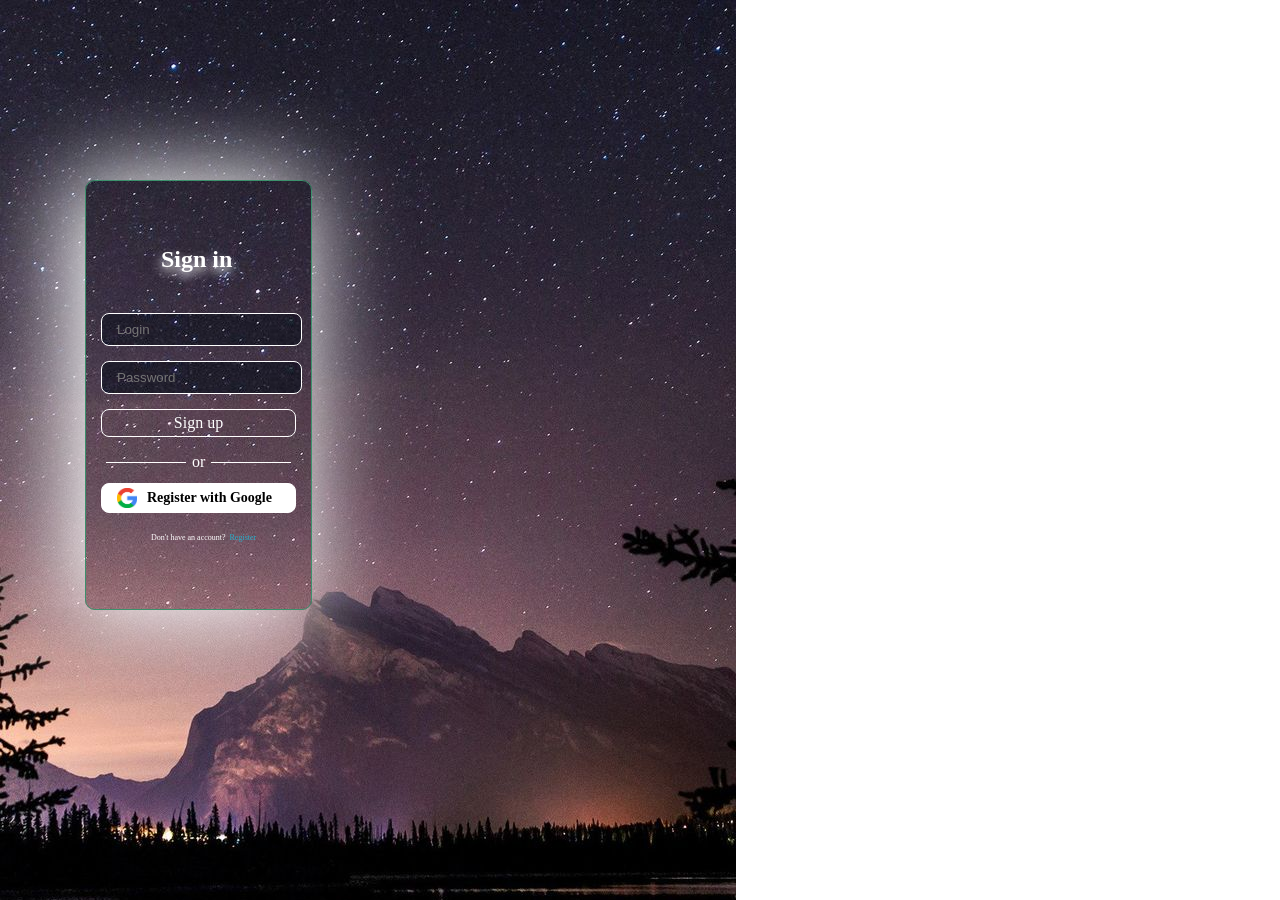
==== index2.html @ ba79bdc3 "Start" ====
<!DOCTYPE html>
<html lang="en">
<head>
    <meta charset="UTF-8">
    <meta name="viewport" content="width=device-width, initial-scale=1.0">
    <link rel="stylesheet" href="style2.css">
    <title>Document</title>
</head>
<body>
    <main class="block">
        <div class="block-in">

        <div class="header">
            <h2>Sign in</h2>
        </div>

            <nav class="regis">

        <form action="#" name="text" method="get" >
            <input type="text" name="login" placeholder="Login">
        </form>

        <form action="#" name="password" method="get">
            <input type="password" name="password" placeholder="Password">
        </form>

    <div class="sign">
        <a href="#">Sign up</a>
    </div>

    <div class="or1">
    </div>

    <div class="or">
        <a>or</a>
    </div>

    <div class="or2">
    </div>

    <a href="https://myaccount.google.com/?nlr=1">
        <div class="google">
            <img src="images/vecteezy_google-lens-icon-logo-symbol_22484503.png" alt="">
            <h2>Register with Google</h2>
        </div>
    </a>

    <div class="dont">
        <p>Don't have an account?</p>
        <a href="index.html">Register</a>
    </div>

    </nav>
    </div>
    </main>
</body>
</html>
---- style2.css ----
* {
    margin: 0px;
    padding: 0px;
    box-sizing: border-box;
}

body {
    background: url('./images/181ee8ed9c9638926b46dccc98b7b85d.jpg') no-repeat;
}

main.block {
    position: absolute;
    display: flex;
    flex-direction: column;
    left: 85px;
    top: 180px;
    border: 1px solid #3c916c;
    box-shadow: -10px 5px 90px 10px #ffff;
    animation-duration: 60s;
    animation-direction: alternate;
    animation-iteration-count: infinite;
    animation-name: reg;
    border-radius: 10px;
}

@keyframes reg {
    0% {
        box-shadow: -10px 5px 90px 10px #ffff;
    }

    25% {
        box-shadow: -10px 5px 500px 30px #ffff;
    }

    50% {
        box-shadow: -10px 5px 1000px 30px #ffff;
    }

    75% {
        box-shadow: -10px 5px 500px 30px #ffff;
    }

    100% {
        box-shadow: -10px 5px 90px 10px #ffff;
    }


}

.block-in {
    width: 225px;
    padding: 65px 15px;
}

.regis form input {
    display: flex;
    justify-content: center;
    margin-top: 15px;
    padding: 8px 15px;
    border-radius: 8px;
    border: 1px solid white;
    background: url('./images/181ee8ed9c9638926b46dccc98b7b85d.jpg');
}

.header h2 {
    margin-bottom: 40px;
    margin-left: 60px;
    color: #fff;
    text-shadow: -1px 5px  10px #ffff;
    animation-duration: 20s;
    animation-name: create;
    animation-iteration-count: infinite;
    animation-direction: alternate;
}

@keyframes create {
    0% {
        text-shadow: -1px 5px  10px #ffff;
    }

    25% {
        text-shadow: -11px 5px  40px #ffff;
    }

    50% {
        text-shadow: -10px 20px 60px white;
    }

    75%{
    text-shadow: 11px  5px  40px #ffff;
    }

    100% {
        text-shadow: -1px 2p 10px #ffff;
    }
}

.sign {
    padding: 4px 15px;
    border: 1px solid white;
    margin-top: 15px;
    border-radius: 8px;
}

.sign a {
    display: flex;
    justify-content: center;
    text-decoration: none;
    color: white;
}

.or1  {
    margin-top: 25px;
    margin-left: 110px;
    width: 80px;
    border-bottom: 1px solid #fff;
}

.or a {
    top: 272px;
    left: 106px;
    position: absolute;
    color: #fff;
}

.or2  {
    margin-top: -1px;
    margin-left: 5px;
    width: 80px;
    border-bottom: 1px solid #fff;
}

.google {
    gap: 10px;
    width: 195px;
    height: 30px;
    display: inline-flex    ;
    padding: 4px 15px;
    border: 1px solid white;
    margin-top: 20px;
    border-radius: 8px;
    background: #ffff;
}

.google img {
    width: 20px;
    height: 20px;
}

.google h2 {
    font-family: 'Times New Roman', Times, serif;
    margin-top: 2px;
    color: #000;
    font-size: 14px;
}

.dont {
    display: inline-flex;
    gap: 4px;
    margin-top: 20px;
    margin-left: 50px;
}

.dont p {
    font-family: 'Times New Roman', Times, serif;
    font-size: 8px;
    color: #fff;
}

.dont a {
    font-family: 'Times New Roman', Times, serif;
    font-size: 8px;
    text-decoration: none;
    color: rgb(41, 176, 203);
}
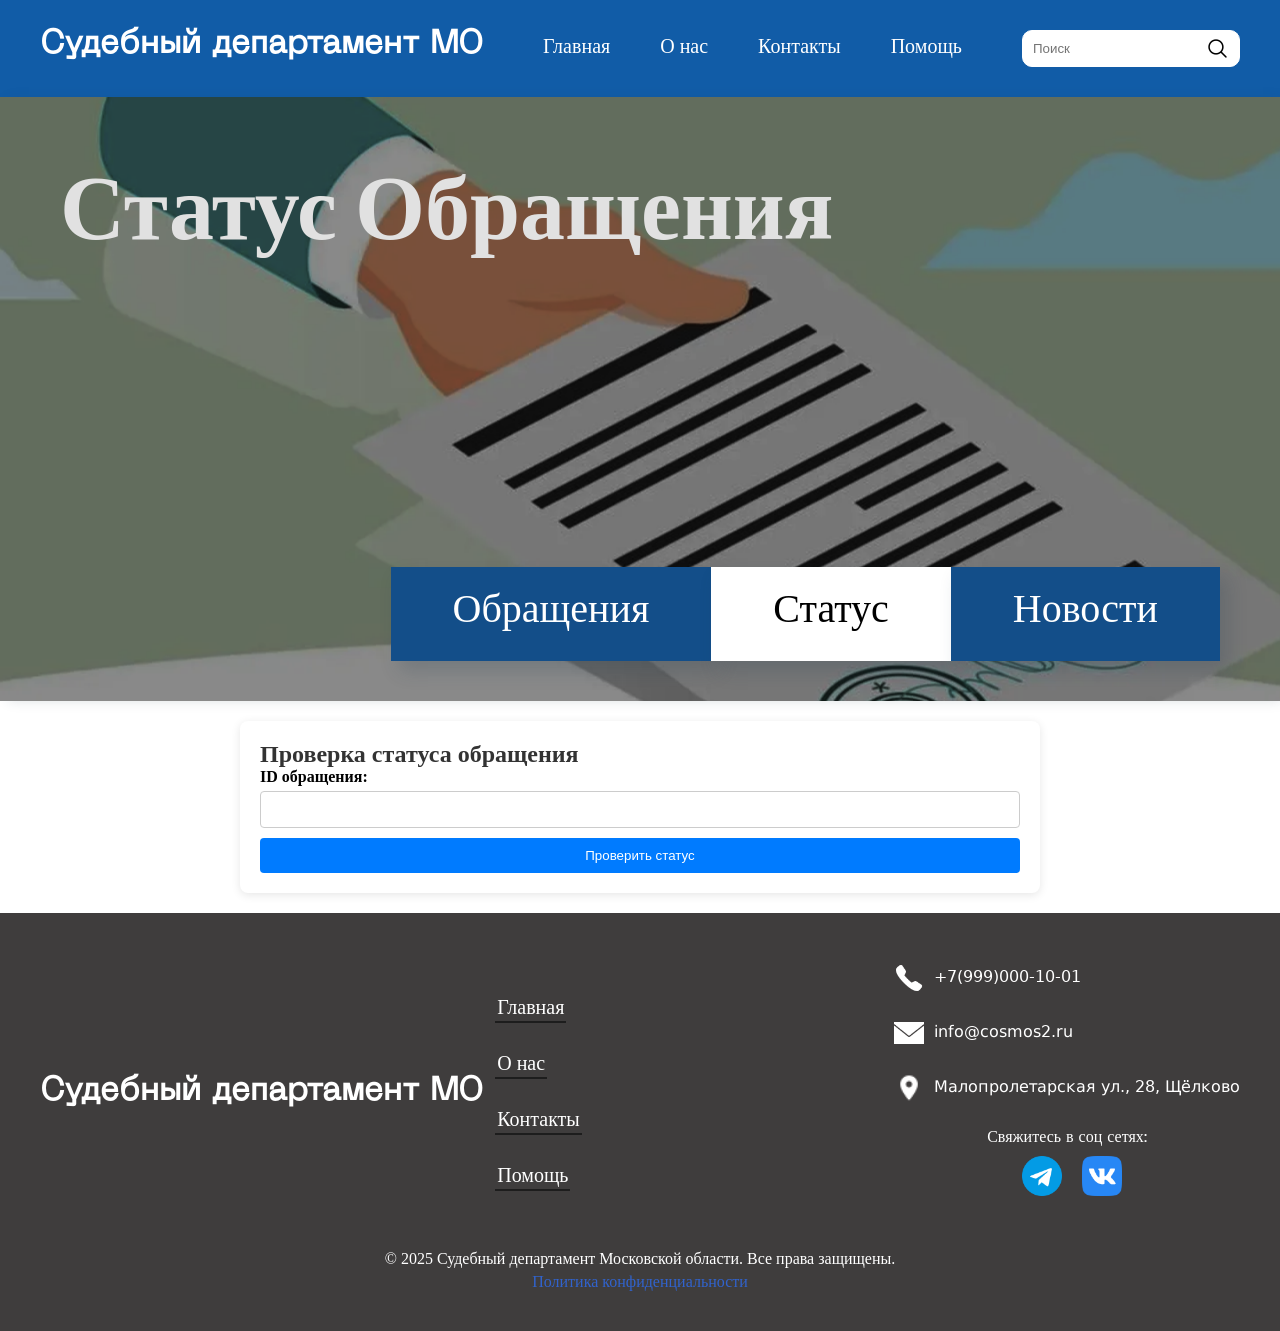
==== commit 680c1de5: "сессия" ====
--- a/index2.html
+++ b/index2.html
@@ -1,57 +1,100 @@
 <!DOCTYPE html>
-<html lang="en">
+<html lang="ru">
 <head>
     <meta charset="UTF-8">
     <meta name="viewport" content="width=device-width, initial-scale=1.0">
     <link rel="stylesheet" href="style2.css">
-    <title>Document</title>
+    <title>Система учета обращений граждан</title>
 </head>
 <body>
-    <main class="block">
-        <div class="block-in">
+    <header>
+        <div class="logo">
+            <h1>Судебный департамент МО</h1>
+        </div>
+        <nav class="menu">
+            <ul>
+                <li><a href="index1.html">Главная</a></li>
+                <li><a href="index4.html">О нас</a></li>
+                <li><a href="index5.html">Контакты</a></li>
+                <li><a href="index6.html">Помощь</a></li>
+            </ul>
+        </nav>
+        <div class="search">
+            <input type="text" placeholder="Поиск">
+            <input type="submit" name="search" value="">
+        </div>
+    </header>
 
-        <div class="header">
-            <h2>Sign in</h2>
+    <main>
+        <section id="home">
+            <h1>Статус Обращения</h1>
+            <ul>
+                <li><a href="index1.html">Обращения</a></li>
+                <li class="teg"><a class="teg" href="#status">Статус</a></li>
+                <li><a href="index3.html">Новости</a></li>
+            </ul>
+        </section>
+
+        <section id="status">
+            <h2>Проверка статуса обращения</h2>
+            <form>
+                <label for="appeal-id">ID обращения:</label>
+                <input type="text" id="appeal-id" required>
+                <button type="submit">Проверить статус</button>
+            </form>
+        </section>
+    </main>
+
+    <footer class="footer-end">
+        <div class="div">
+        <div class="contact-info">
+            <div class="name">
+                <h1>Судебный департамент МО</h1>
+            </div>
+    
+            <div class="left">
+                <nav class="links">
+                    <a href="#">Главная</a>
+                    <a href="#">О нас</a>
+                    <a href="#">Контакты</a>
+                    <a href="#">Помощь</a>
+                </nav>
+            </div>
+    
+            <div class="right">
+                <div class="icon">
+                    <img src="media/icons8-телефон-50.png" alt="">
+                    <p>+7(999)000-10-01</p>
+                </div>
+                <div class="icon">
+                    <img src="media/icons8-новый-пост-50.png" alt="">
+                    <p>info@cosmos2.ru</p>
+                </div>
+                <div class="icon">
+                    <img  src="media/icons8-маркер-24.png" alt="">
+                    <p>Малопролетарская ул., 28, Щёлково</p>
+                </div>
+    
+            <div class="socil-media">
+                <p>Свяжитесь в соц сетях:</p>
+                <div class="som">
+                <a href="">
+                    <img class="content-icon" src="media/telegram_2111646.png" alt="">
+                </a>
+                <a href="">
+                    <img src="media/vk_5968835.png" alt="">
+                </a>
+            </div>
+                </div>
+            </div>
         </div>
-
-            <nav class="regis">
-
-        <form action="#" name="text" method="get" >
-            <input type="text" name="login" placeholder="Login">
-        </form>
-
-        <form action="#" name="password" method="get">
-            <input type="password" name="password" placeholder="Password">
-        </form>
-
-    <div class="sign">
-        <a href="#">Sign up</a>
+        
+    
+        <div class="copy">
+        <p>&copy; 2025 Судебный департамент Московской области. Все права защищены.</p>
+        <p><a href="#privacy">Политика конфиденциальности</a></p>
     </div>
-
-    <div class="or1">
     </div>
-
-    <div class="or">
-        <a>or</a>
-    </div>
-
-    <div class="or2">
-    </div>
-
-    <a href="https://myaccount.google.com/?nlr=1">
-        <div class="google">
-            <img src="images/vecteezy_google-lens-icon-logo-symbol_22484503.png" alt="">
-            <h2>Register with Google</h2>
-        </div>
-    </a>
-
-    <div class="dont">
-        <p>Don't have an account?</p>
-        <a href="index.html">Register</a>
-    </div>
-
-    </nav>
-    </div>
-    </main>
+    </footer>
 </body>
 </html>
--- a/style2.css
+++ b/style2.css
@@ -1,176 +1,383 @@
-* {
-    margin: 0px;
-    padding: 0px;
+@font-face {
+	font-family: 'lug'; 
+	src: url(/font/Lugati\ BLK.otf); 
+}
+
+
+@font-face {
+	font-family: 'machina'; 
+	src: url(/font/PPNeueMachina-Regular.otf); 
+}
+
+@font-face {
+	font-family: 'Arev'; 
+	src: url(/font/Arev.ttf); 
+}
+
+@font-face {
+	font-family: 'mell'; 
+	src: url(/font/SupremeLL-Medium.otf); 
+}
+
+@font-face {
+	font-family: 'casa'; 
+	src: url(/font/CasagrandeAntifascista\ Medium_0.ttf); 
+}
+
+*{
     box-sizing: border-box;
-}
-
-body {
-    background: url('./images/181ee8ed9c9638926b46dccc98b7b85d.jpg') no-repeat;
-}
-
-main.block {
-    position: absolute;
+    margin: 0;
+    padding: 0;
+}
+
+header {
+    background-color: #115ca7;
+    color: white;
+    padding: 30px 10px;
+    display: flex;
+    align-items: center;
+    justify-content: space-around;
+}
+
+.logo h1 {
+    position: relative;
+    bottom: 4px;
+    font-family: machina;
+    font-weight: bold;
+}
+
+.menu ul {
+    list-style: none;
+    display: flex;
+    gap: 50px;
+    color: #333;
+    text-decoration: none;
+}
+
+.menu a {
+    font-size: 20px;
+    color: #fff;
+    text-decoration: none;
+}
+
+.menu li{
+    padding-bottom: 2px;
+    border-bottom: 2px solid #115ca7;
+}
+
+.menu li:hover {
+    padding-bottom: 2px;
+    border-bottom: 2px solid #fff;
+}
+
+.search {
+    background: white;
+    border: 1px solid white;
+    border-radius: 10px;
+    padding: 6px 10px;
+}
+
+.search input[type="text"] {
+    border: none;
+    border-radius: none;
+}
+
+.search input:focus {
+    outline: none;
+}
+
+.search input[type="submit"] {
+    background-size: cover;
+    background: url('./media/icons8-search-23.png') no-repeat;
+    border: none;
+    width: 23px;
+    height: 23px;
+}
+
+#home {
+    background-position: 300%;
+    padding: 40px 0;
+    background-image: url('./media/i\ \(1\)\ 1.png');
+    background-repeat: no-repeat;
+    background-size: 100%;
+-moz-box-shadow: 0px 16px 13px -3px rgba(34, 60, 80, 0.2);
+box-shadow: 5px 1px 13px -3px rgba(34, 60, 80, 0.2);
+}
+
+#home h1 {
+    font-family: lug;
+    font-size: 90px;
+    color: #e1e1e1;
+    margin: 20px 60px 300px 60px;
+}
+
+#home ul {
+    list-style: none;
+    display: flex;
+    justify-content: flex-end;
+    margin-right: 60px;
+}
+
+#home li {
+    -webkit-box-shadow: 8px 10px 18px 0px rgba(34, 60, 80, 0.2);
+    -moz-box-shadow: 8px 10px 18px 0px rgba(34, 60, 80, 0.2);
+    box-shadow: 8px 10px 18px 0px rgba(34, 60, 80, 0.2);
+    background: #134e89;
+    padding: 20px 60px;
+    border: 2px solid #134e89;
+}
+
+#home li:hover {
+    -webkit-box-shadow: 1px 3px 30px 29px rgba(34, 60, 80, 0.2);
+    -moz-box-shadow: 1px 3px 30px 29px rgba(34, 60, 80, 0.2);
+    box-shadow: 1px 3px 30px 29px rgba(34, 60, 80, 0.2);
+    border: 2px solid #000;
+}
+
+#home li.teg {
+    background: #ffff;
+    padding: 20px 60px;
+    border: 2px solid #fff;
+}
+
+#home li.teg:hover {
+    border: 2px solid #000;
+}
+
+#home a {
+    position: relative;
+    bottom: 7.5px;
+    font-family: mell;
+    color: #fff;
+    text-decoration: none;
+    font-size: 40px;
+}
+
+#home a.teg {
+    position: relative;
+    bottom: 7.5px;
+    font-family: mell;
+    color: #000;
+    text-decoration: none;
+    font-size: 40px;
+}
+
+.footer-end {
+    width: 100%;
+    background: rgb(63, 61, 61);
+}
+
+.contact-info {
+    display: flex;
+    justify-content: space-between;
+    align-items: center;
+}
+
+.icon img {
+    width: 30px;
+}
+
+.text {
+    color: #fff;
+}
+
+.social-media a {
+    text-decoration: none;
+}
+
+.name h1 {
+    font-family: machina;
+    color: #fff;
+    margin: 20px 0px 0px 40px;
+}
+
+.links {
+    align-items: flex-start;
+    margin-top: 20px;
     display: flex;
     flex-direction: column;
-    left: 85px;
-    top: 180px;
-    border: 1px solid #3c916c;
-    box-shadow: -10px 5px 90px 10px #ffff;
-    animation-duration: 60s;
-    animation-direction: alternate;
-    animation-iteration-count: infinite;
-    animation-name: reg;
-    border-radius: 10px;
-}
-
-@keyframes reg {
-    0% {
-        box-shadow: -10px 5px 90px 10px #ffff;
-    }
-
-    25% {
-        box-shadow: -10px 5px 500px 30px #ffff;
-    }
-
-    50% {
-        box-shadow: -10px 5px 1000px 30px #ffff;
-    }
-
-    75% {
-        box-shadow: -10px 5px 500px 30px #ffff;
-    }
-
-    100% {
-        box-shadow: -10px 5px 90px 10px #ffff;
-    }
-
-
-}
-
-.block-in {
-    width: 225px;
-    padding: 65px 15px;
-}
-
-.regis form input {
+    gap: 25px;
+}
+
+.links a {
+    font-family: mell;
+    font-size: 20px;
+    color: #fff;
+    text-decoration: none;
+    padding: 2px;
+    border-bottom: 2px solid #1d1d1d;
+}
+
+.links a:hover {
+    padding: 2px;
+    border-bottom: 2px solid #fff;
+    transition: all 0.2s ease-out, all 1s ease-in-out;
+}
+ 
+.right {
+    margin-right: 40px;
+    gap: 25px;
+    display: flex;
+    flex-direction: column;
+}
+
+.contact-info {
+    padding: 50px 0;
+}
+
+.icon {
+    display: flex;
+    gap: 10px;
+    align-items: center;
+}
+
+.icon p {
+    position: relative;
+    bottom: 3px;
+    font-family: Arev;
+    color: #fff;
+}
+
+.left {
+    margin-right: 300px;
+}
+
+.som {
+    margin-top: 10px;
     display: flex;
     justify-content: center;
-    margin-top: 15px;
-    padding: 8px 15px;
+    gap: 10px
+}
+
+.socil-media p {
+    font-family: casa; 
+    display: flex;
+    justify-content: center;
+    color: #fff;
+}
+
+.socil-media img {
+    margin-left: 10px;
+    width: 40px;
+}
+
+.copy {
+    display: flex;
+    flex-direction: column;
+    align-items: center;
+    gap: 5px;
+}
+
+.copy p {
+    color: #fff;
+}
+
+.copy a {
+    text-decoration: none;
+    color: #3163cd;
+}
+
+.div {
+    padding: 0px 0px 40px 0px;
+}
+
+main #status {
+    max-width: 800px;
+    margin: 20px auto;
+    padding: 20px;
+    background-color: #fff;
     border-radius: 8px;
-    border: 1px solid white;
-    background: url('./images/181ee8ed9c9638926b46dccc98b7b85d.jpg');
-}
-
-.header h2 {
-    margin-bottom: 40px;
-    margin-left: 60px;
-    color: #fff;
-    text-shadow: -1px 5px  10px #ffff;
-    animation-duration: 20s;
-    animation-name: create;
-    animation-iteration-count: infinite;
-    animation-direction: alternate;
-}
-
-@keyframes create {
-    0% {
-        text-shadow: -1px 5px  10px #ffff;
-    }
-
-    25% {
-        text-shadow: -11px 5px  40px #ffff;
-    }
-
-    50% {
-        text-shadow: -10px 20px 60px white;
-    }
-
-    75%{
-    text-shadow: 11px  5px  40px #ffff;
-    }
-
-    100% {
-        text-shadow: -1px 2p 10px #ffff;
-    }
-}
-
-.sign {
-    padding: 4px 15px;
-    border: 1px solid white;
-    margin-top: 15px;
-    border-radius: 8px;
-}
-
-.sign a {
-    display: flex;
-    justify-content: center;
-    text-decoration: none;
+    box-shadow: 0 2px 10px rgba(0, 0, 0, 0.1);
+}
+
+
+section #status{
+    margin-bottom: 20px;
+}
+
+#status h1, h2 {
+    color: #333;
+}
+
+/* Стили для списка навигации */
+#status ul {
+    list-style-type: none;
+    padding: 0;
+}
+
+#status li {
+    display: inline;
+    margin-right: 15px;
+}
+
+#status a {
+    text-decoration: none;
+    color: #007BFF;
+    transition: color 0.3s;
+}
+
+#status a:hover {
+    color: #0056b3;
+}
+
+#status form {
+    display: flex;
+    flex-direction: column;
+}
+
+#status label {
+    margin-bottom: 5px;
+    font-weight: bold;
+}
+
+#status input[type="text"] {
+    padding: 10px;
+    border: 1px solid #ccc;
+    border-radius: 4px;
+    margin-bottom: 10px;
+}
+
+#status button {
+    padding: 10px;
+    background-color: #007BFF;
     color: white;
-}
-
-.or1  {
-    margin-top: 25px;
-    margin-left: 110px;
-    width: 80px;
-    border-bottom: 1px solid #fff;
-}
-
-.or a {
-    top: 272px;
-    left: 106px;
-    position: absolute;
-    color: #fff;
-}
-
-.or2  {
-    margin-top: -1px;
-    margin-left: 5px;
-    width: 80px;
-    border-bottom: 1px solid #fff;
-}
-
-.google {
-    gap: 10px;
-    width: 195px;
-    height: 30px;
-    display: inline-flex    ;
-    padding: 4px 15px;
-    border: 1px solid white;
-    margin-top: 20px;
-    border-radius: 8px;
-    background: #ffff;
-}
-
-.google img {
-    width: 20px;
-    height: 20px;
-}
-
-.google h2 {
-    font-family: 'Times New Roman', Times, serif;
-    margin-top: 2px;
-    color: #000;
-    font-size: 14px;
-}
-
-.dont {
-    display: inline-flex;
-    gap: 4px;
-    margin-top: 20px;
-    margin-left: 50px;
-}
-
-.dont p {
-    font-family: 'Times New Roman', Times, serif;
-    font-size: 8px;
-    color: #fff;
-}
-
-.dont a {
-    font-family: 'Times New Roman', Times, serif;
-    font-size: 8px;
-    text-decoration: none;
-    color: rgb(41, 176, 203);
-}
-
+    border: none;
+    border-radius: 4px;
+    cursor: pointer;
+    transition: background-color 0.3s;
+}
+
+#status button:hover {
+    background-color: #0056b3;
+}
+
+
+
+
+
+
+
+ 
+
+
+
+
+
+
+
+
+
+
+
+
+
+
+
+
+
+
+
+
+
+
+
